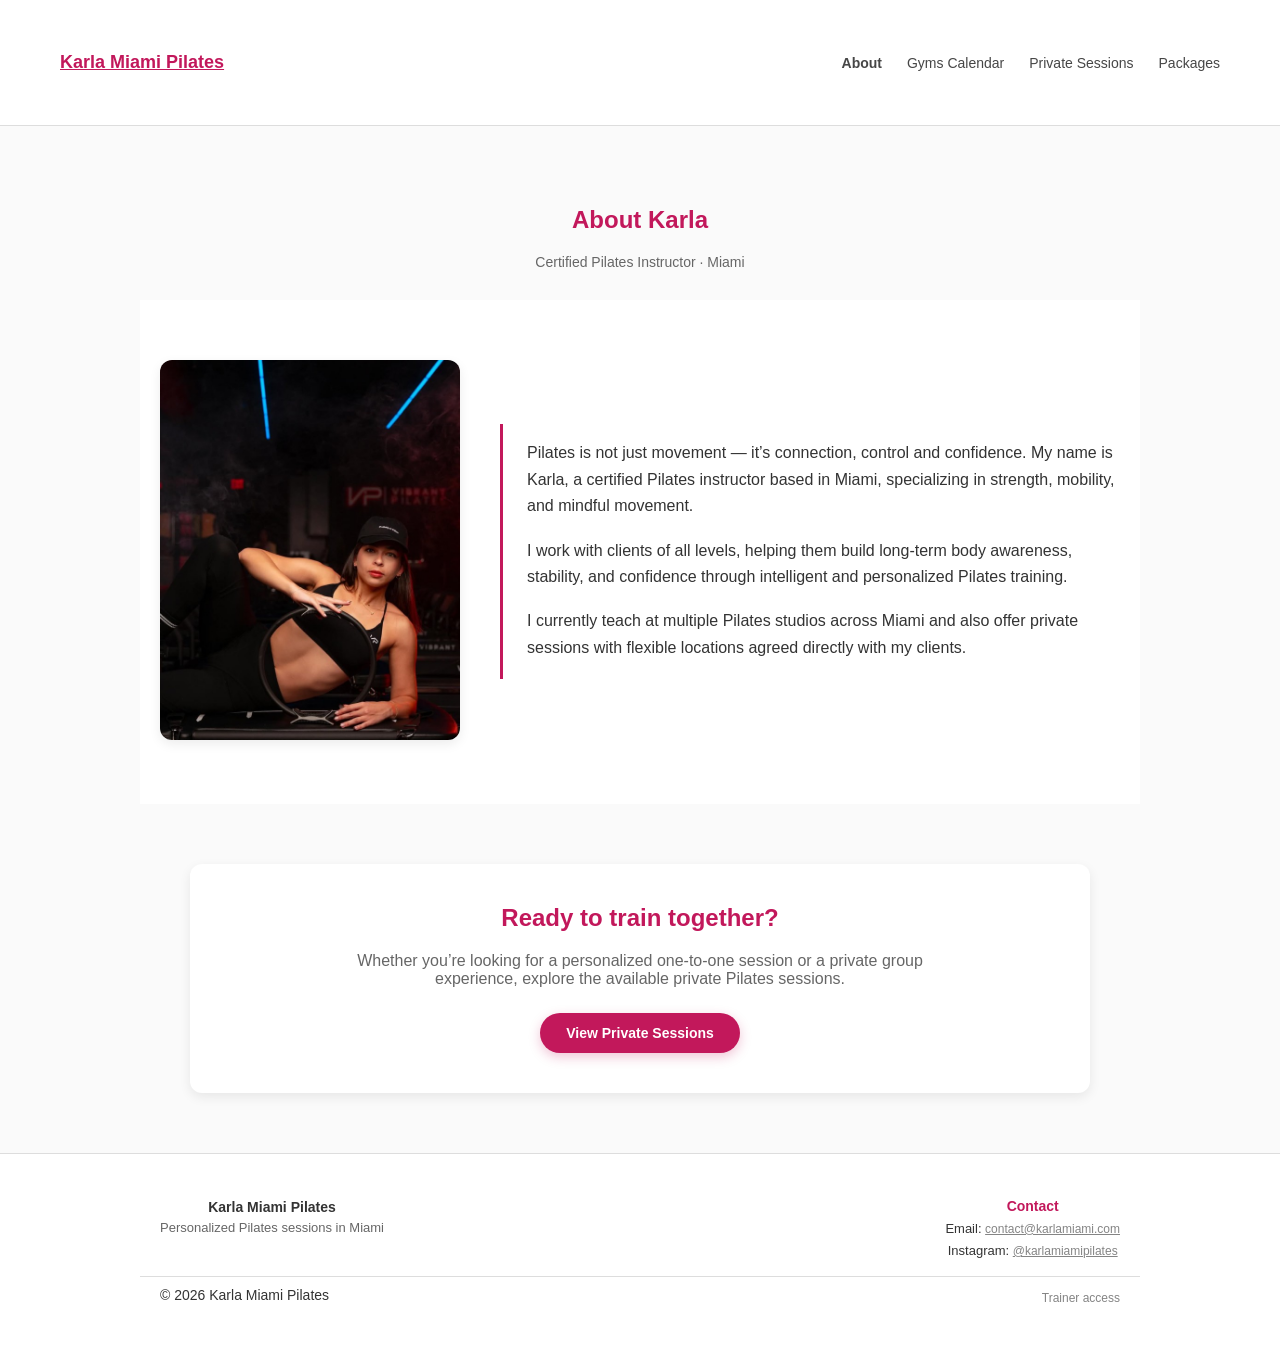
==== about.html @ 3d7fb5f0 "Cambios en el estilo del About" ====
<!DOCTYPE html>
<html lang="en">
<head>
  <meta charset="UTF-8">
  <meta name="viewport" content="width=device-width, initial-scale=1.0">
  <title>About | Karla Miami Pilates</title>

  <meta name="description"
        content="About Karla, certified Pilates instructor based in Miami offering studio and private sessions.">

  <link rel="stylesheet" href="css/styles.css">
</head>

<body class="internal-page">

  <!-- Header / Navigation -->
  <header class="main-header">
    <nav class="nav">
      <div class="nav-brand">
        <a href="index.html">Karla Miami Pilates</a>
      </div>
      <ul class="nav-menu">
        <li class="active"><a href="about.html">About</a></li>
        <li><a href="gyms-calendar.html">Gyms Calendar</a></li>
        <li><a href="private-sessions.html">Private Sessions</a></li>
        <li><a href="packages.html">Packages</a></li>
      </ul>
    </nav>
  </header>

  <!-- Main -->
  <main>

    <section class="page-intro">
      <h1>About Karla</h1>
      <p class="about-subtitle">Certified Pilates Instructor · Miami</p>
    </section>

    <section id="about">
      <div class="about-container">

        <div class="about-image">
          <img src="images/KarlaTrainer2.jpg"
               alt="Karla - Pilates Instructor in Miami"
               loading="lazy">
        </div>

        <div class="about-text">
          <p>
            Pilates is not just movement — it’s connection, control and confidence.
            My name is Karla, a certified Pilates instructor based in Miami,
            specializing in strength, mobility, and mindful movement.
          </p>
          <p>
            I work with clients of all levels, helping them build long-term body
            awareness, stability, and confidence through intelligent and
            personalized Pilates training.
          </p>
          <p>
            I currently teach at multiple Pilates studios across Miami and also
            offer private sessions with flexible locations agreed directly
            with my clients.
          </p>
        </div>

      </div>
    </section>

    <section class="cta-section">
      <h2>Ready to train together?</h2>
      <p>
        Whether you’re looking for a personalized one‑to‑one session or a private
        group experience, explore the available private Pilates sessions.
      </p>

      <a href="private-sessions.html" class="btn btn-primary">
        View Private Sessions
      </a>
    </section>
  </main>

  <!-- Footer -->
  <!-- Footer -->
  <footer class="site-footer">
    <div class="footer-content">

      <div class="footer-brand">
        <strong>Karla Miami Pilates</strong>
        <p>Personalized Pilates sessions in Miami</p>
      </div>

      <div class="footer-contact">
        <h4>Contact</h4>
        <p>
          Email:
          <a href="mailto:contact@karlamiami.com">contact@karlamiami.com</a>
        </p>
        <p>
          Instagram:
          <a href="https://instagram.com/karlamiamipilates" target="_blank" rel="noopener">
            @karlamiamipilates
          </a>
        </p>
      </div>

    </div>

    <div class="footer-bottom">
      <p>© 2026 Karla Miami Pilates</p>
      <nav>
        <a href="admin.html">Trainer access</a>
      </nav>
    </div>
  </footer>

</body>
</html>
---- css/styles.css ----
/* =========================================================
   🎨 CSS Variables — Brand Colors (Fuchsia-based palette)
   ========================================================= */
:root {
  --color-brand: #C2185B;       /* Fuchsia */
  --color-secondary: #5F7C77;   /* Sage */
  --color-bg: #FAFAFA;
  --color-white: #FFFFFF;
  --color-text: #333333;
  --color-muted: #666666;
  --color-border: #DDDDDD;

  --shadow-soft: 0 4px 12px rgba(0, 0, 0, 0.08);
  --shadow-brand: 0 4px 12px rgba(194, 24, 91, 0.25);
}

/* =========================================================
   🧱 Global base styles
   ========================================================= */
* {
  box-sizing: border-box;
  font-family: "Arial", sans-serif;
}

body {
  margin: 0;
  background: var(--color-bg);
  color: var(--color-text);
}

section {
  padding: 40px 20px;
  max-width: 1000px;
  margin: auto;
}

/* =========================================================
   🧘 Header
   ========================================================= */
header {
  text-align: center;
  padding: 40px 20px;
  background: var(--color-white);
  border-bottom: 1px solid var(--color-border);
}

header h1 {
  margin: 0;
  color: var(--color-brand);
}

/* =========================================================
   🧾 Footer
   ========================================================= */
footer {
  text-align: center;
  padding: 20px;
  background: var(--color-white);
  border-top: 1px solid var(--color-border);
}

footer p {
  margin: 0 0 6px;
  font-size: 14px;
}

footer a {
  font-size: 12px;
  opacity: 0.6;
  color: var(--color-text);
  text-decoration: none;
}

footer a:hover {
  opacity: 1;
}

/* =========================================================
   🧘‍♀️ About section
   ========================================================= */
#about {
  background: var(--color-white);
  padding: 60px 20px;
}

.about-container {
  max-width: 1000px;
  margin: auto;
  display: flex;
  align-items: center;
  gap: 40px;
}

.about-image img {
  width: 300px;
  height: 380px;
  object-fit: cover;
  border-radius: 12px;
  box-shadow: var(--shadow-soft);
}

.about-text {
  max-width: 700px;
  padding-left: 24px;
  border-left: 3px solid var(--color-brand);
  opacity: 0;
  transform: translateY(20px);
  animation: fadeUp 0.6s ease forwards;
}


.about-text h2 {
  color: var(--color-brand);
  margin-top: 0;
  margin-bottom: 12px;
  font-size: 28px;
}


.about-text p {
  line-height: 1.65;
  margin-bottom: 18px;
  color: var(--color-text);
}

.about-subtitle {
  font-size: 14px;
  color: var(--color-secondary);
  font-weight: 500;
  margin-top: -5px;
  margin-bottom: 24px;
}

@media (max-width: 768px) {
  .about-subtitle {
    text-align: center;
  }
}


/* =========================================================
   📅 Schedule table
   ========================================================= */
.table-wrapper {
  overflow-x: auto;
}

/* =========================================================
   📅 Shared schedule table styles
   ========================================================= */

.schedule-table {
  width: 100%;
  border-collapse: collapse;
  font-size: 14px;
  background: var(--color-white);
}

.schedule-table th,
.schedule-table td {
  padding: 10px 12px;
  text-align: center;
  border: 1px solid var(--color-border);
}

.schedule-table th {
  background: var(--color-bg);
  color: var(--color-secondary);
  font-weight: 600;
}

.schedule-table td.time {
  font-weight: 600;
  background: #F5F5F5;
  color: var(--color-muted);
}

.schedule-table td.empty {
  background: var(--color-bg);
}


/* Available slot */
td.slot {
  transition: transform 0.2s ease, box-shadow 0.2s ease;
  border-left: 4px solid var(--color-brand);
}

td.slot:hover {
  transform: scale(1.03);
  box-shadow: var(--shadow-brand);
}

td.slot a {
  text-decoration: none;
  font-weight: 600;
  color: var(--color-text);
  font-size: 13px;
}

td.slot a:hover {
  text-decoration: underline;
}

/* =========================================================
   🎨 Gym colors (keep as visual indicator)
   ========================================================= */
.gym-vibrant {
  background: #F7DCE6;
}

.gym-pure {
  background: #E7EFF7;
}

.gym-laira {
  background: #F3ECE4;
}

/* =========================================================
   🏷️ Legend
   ========================================================= */
.legend {
  margin-top: 40px;
}

.legend h3 {
  margin-bottom: 20px;
  color: var(--color-brand);
}

#legend {
  display: flex;
  flex-wrap: wrap;
  gap: 20px;
}

.legend-item {
  flex: 1 1 280px;
  padding: 15px;
  border-radius: 8px;
  background: var(--color-white);
  box-shadow: var(--shadow-soft);
  display: flex;
  flex-direction: column;
  gap: 5px;

  opacity: 0;
  transform: translateY(20px);
  animation: fadeUp 0.6s ease forwards;
}

.legend-item a {
  margin-top: 6px;
  font-size: 14px;
  font-weight: 600;
  color: var(--color-brand);
  text-decoration: underline;
}

.legend-item a:hover {
  text-decoration: none;
}

/* =========================================================
   ✨ Animations
   ========================================================= */
@keyframes fadeUp {
  to {
    opacity: 1;
    transform: translateY(0);
  }
}

/* =========================================================
   📱 Responsive
   ========================================================= */
@media (max-width: 768px) {
  .about-container {
    flex-direction: column;
    align-items: center;
    text-align: center;
  }

  .about-image img {
    width: 100%;
    max-width: 300px;
    height: auto;
  }

  .about-text {
    padding-left: 0;
    border-left: none;
    text-align: center;
  }

  #legend {
    flex-direction: column;
  }
}

/* =========================================================
   🏠 Home / Landing fullscreen
   ========================================================= */

body.home {
  height: 100vh;
  overflow: hidden;
}

/* Header + nav */
.main-header {
  position: absolute;
  top: 0;
  width: 100%;
  z-index: 10;
  background: transparent;
}

.nav {
  max-width: 1200px;
  margin: auto;
  padding: 12px 20px;
  display: flex;
  justify-content: space-between;
  align-items: center;
}

.nav-brand {
  color: var(--color-brand);
  font-weight: 600;
  font-size: 18px;
}

.nav-menu {
  list-style: none;
  display: flex;
  gap: 25px;
  margin: 0;
  padding: 0;
}

.nav-menu a {
  color: white;
  text-decoration: none;
  font-size: 14px;
  font-weight: 500;
  opacity: 0.9;
  transition: color 0.2s ease, opacity 0.2s ease;
}

.nav-menu li.active a {
  color: var(--color-brand);
  font-weight: 600;
}

.nav-menu a:hover {
  opacity: 1;
  color: var(--color-brand);
}

/* Hero section */
.hero {
  position: relative;
  height: 100vh;
  background:
    url("../images/karla-home.jpg") center top/cover no-repeat;
  display: flex;
  align-items: center;
  justify-content: center;
}

/* Dark overlay */
.hero-overlay {
  position: absolute;
  inset: 0;
  background: rgba(0, 0, 0, 0.35);
}

/* Hero content */
.hero-content {
  position: relative;
  text-align: center;
  color: white;
  max-width: 800px;
  padding: 20px;
  animation: fadeUp 0.8s ease forwards;
}

.hero-content h1 {
  font-size: 48px;
  margin-bottom: 10px;
  color: var(--color-brand);
}

.hero-content p {
  font-size: 18px;
  color: #f5f5f5;
}

/* Footer on home */
body.home footer {
  position: absolute;
  bottom: 0;
  width: 100%;
  background: transparent;
  color: white;
  border-top: none;
}

body.home footer p,
body.home footer a {
  color: white;
}

/* Responsive */
@media (max-width: 768px) {
  .nav {
    flex-direction: column;
    gap: 15px;
  }

  .nav-menu {
    flex-wrap: wrap;
    justify-content: center;
  }

  .hero-content h1 {
    font-size: 36px;
  }

  .hero-content p {
    font-size: 16px;
  }
}

/* =========================================================
   🚀 Hero CTAs
   ========================================================= */

.hero-actions {
  margin-top: 30px;
  display: flex;
  justify-content: center;
  gap: 20px;
  flex-wrap: wrap;
}

.btn {
  display: inline-block;
  padding: 12px 26px;
  font-size: 14px;
  font-weight: 600;
  text-decoration: none;
  border-radius: 30px;
  transition: all 0.25s ease;
}

/* Primary CTA */
.btn-primary {
  background: var(--color-brand);
  color: white;
  box-shadow: var(--shadow-brand);
}

.btn-primary:hover {
  transform: translateY(-2px);
  opacity: 0.95;
}

/* Secondary CTA */
.btn-secondary {
  background: transparent;
  color: white;
  border: 2px solid white;
}

.btn-secondary:hover {
  background: white;
  color: var(--color-brand);
}

/* Mobile tweaks */
@media (max-width: 768px) {
  .hero-actions {
    gap: 15px;
  }

  .btn {
    width: 100%;
    text-align: center;
    max-width: 280px;
  }
}

/* =========================================================
   🔒 Private Sessions
   ========================================================= */

.page-intro {
  max-width: 1000px;
  margin: auto;
  padding: 60px 20px 30px;
  text-align: center;
}

.page-intro h1 {
  color: var(--color-brand);
}

.page-intro p {
  max-width: 700px;
  margin: auto;
  color: var(--color-muted);
}

#private-calendar h2 {
  color: var(--color-secondary);
  margin-top: 0;
}

.note {
  font-size: 14px;
  color: var(--color-muted);
  margin-bottom: 20px;
}

/* Private available slot */
.private-slot {
  background: #FCE4EC;
  color: var(--color-brand);
  font-weight: 600;
}

/* =========================================================
   🧭 Header – internal pages
   ========================================================= */

body.internal-page .main-header {
  position: relative;
  background: var(--color-white);
  border-bottom: 1px solid var(--color-border);
}

body.internal-page .nav-menu a {
  color: var(--color-text);
}

body.internal-page .nav-menu a:hover {
  color: var(--color-brand);
}

body.internal-page .nav-brand a {
  color: var(--color-brand);
}

/* =========================================================
   📦 Packages
   ========================================================= */

.packages {
  display: grid;
  grid-template-columns: repeat(auto-fit, minmax(260px, 1fr));
  gap: 30px;
  max-width: 1000px;
  margin: auto;
  padding: 20px;
}

.package-card {
  background: var(--color-white);
  border-radius: 12px;
  padding: 25px;
  box-shadow: var(--shadow-soft);
  display: flex;
  flex-direction: column;
  justify-content: space-between;
}

.package-card h3 {
  margin-top: 0;
  color: var(--color-brand);
}

.package-card ul {
  padding-left: 18px;
  margin: 15px 0;
  color: var(--color-text);
}

.package-card li {
  margin-bottom: 6px;
  font-size: 14px;
}

.package-card .price {
  font-weight: 600;
  margin: 15px 0;
  color: var(--color-secondary);
}

/* =========================================================
   👉 CTA section (Private → Packages)
   ========================================================= */

.cta-section {
  margin: 60px auto;
  padding: 40px 20px;
  max-width: 900px;
  text-align: center;
  background: var(--color-white);
  border-radius: 12px;
  box-shadow: var(--shadow-soft);
}

.cta-section h2 {
  margin-top: 0;
  color: var(--color-brand);
}

.cta-section p {
  max-width: 600px;
  margin: 15px auto 25px;
  color: var(--color-muted);
}

/* Slightly softer CTA for inverse flow */
.cta-secondary {
  background: var(--color-bg);
  box-shadow: none;
}

/* =========================================================
   📩 Global Footer / Contact (compact)
   ========================================================= */

.site-footer {
  background: var(--color-white);
  border-top: 1px solid var(--color-border);
  margin-top: 50px; /* reduced vertical spacing */
}

/* Top footer content */
.footer-content {
  max-width: 1000px;
  margin: auto;
  padding: 24px 20px 12px; /* compact Y spacing */
  display: flex;
  justify-content: space-between;
  gap: 24px;
}

.footer-brand strong {
  font-size: 14px;
}

.footer-brand p {
  margin: 4px 0 0;
  font-size: 13px;
  color: var(--color-muted);
}

/* Contact block */
.footer-contact h4 {
  margin: 0 0 6px;
  font-size: 14px;
  color: var(--color-brand);
}

.footer-contact p {
  margin: 0 0 4px;
  font-size: 13px;
  line-height: 1.4;
}

.footer-contact a {
  color: var(--color-text);
  text-decoration: underline;
}

.footer-contact a:hover {
  color: var(--color-brand);
}

/* Bottom line */
.footer-bottom {
  max-width: 1000px;
  margin: auto;
  padding: 10px 20px 16px;
  display: flex;
  justify-content: space-between;
  align-items: center;
  border-top: 1px solid var(--color-border);
  font-size: 12px;
}

.footer-bottom a {
  opacity: 0.6;
  color: var(--color-text);
  text-decoration: none;
}

.footer-bottom a:hover {
  opacity: 1;
}

/* 📱 Responsive */
@media (max-width: 768px) {
  .footer-content {
    flex-direction: column;
    text-align: center;
    gap: 16px;
  }

  .footer-bottom {
    flex-direction: column;
    gap: 6px;
  }
}
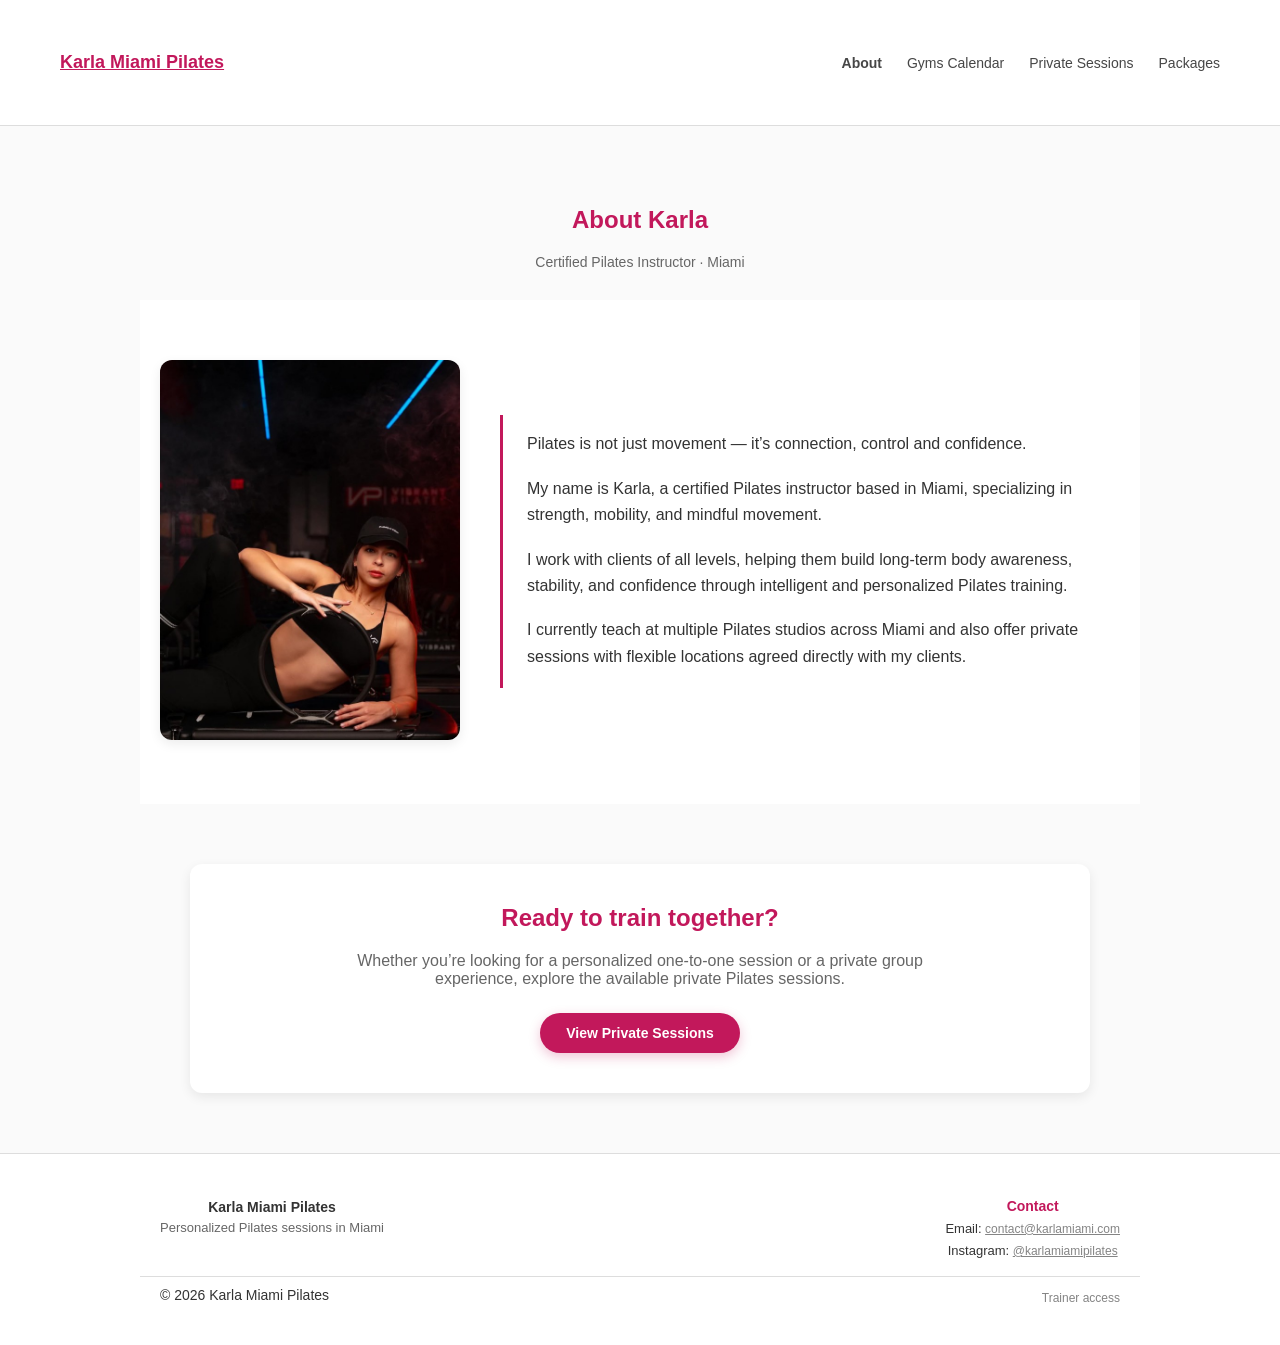
==== commit a1c6706c: "Incluyo párrafo inicial en el About" ====
--- a/about.html
+++ b/about.html
@@ -48,6 +48,8 @@
         <div class="about-text">
           <p>
             Pilates is not just movement — it’s connection, control and confidence.
+          </p>
+          <p>
             My name is Karla, a certified Pilates instructor based in Miami,
             specializing in strength, mobility, and mindful movement.
           </p>
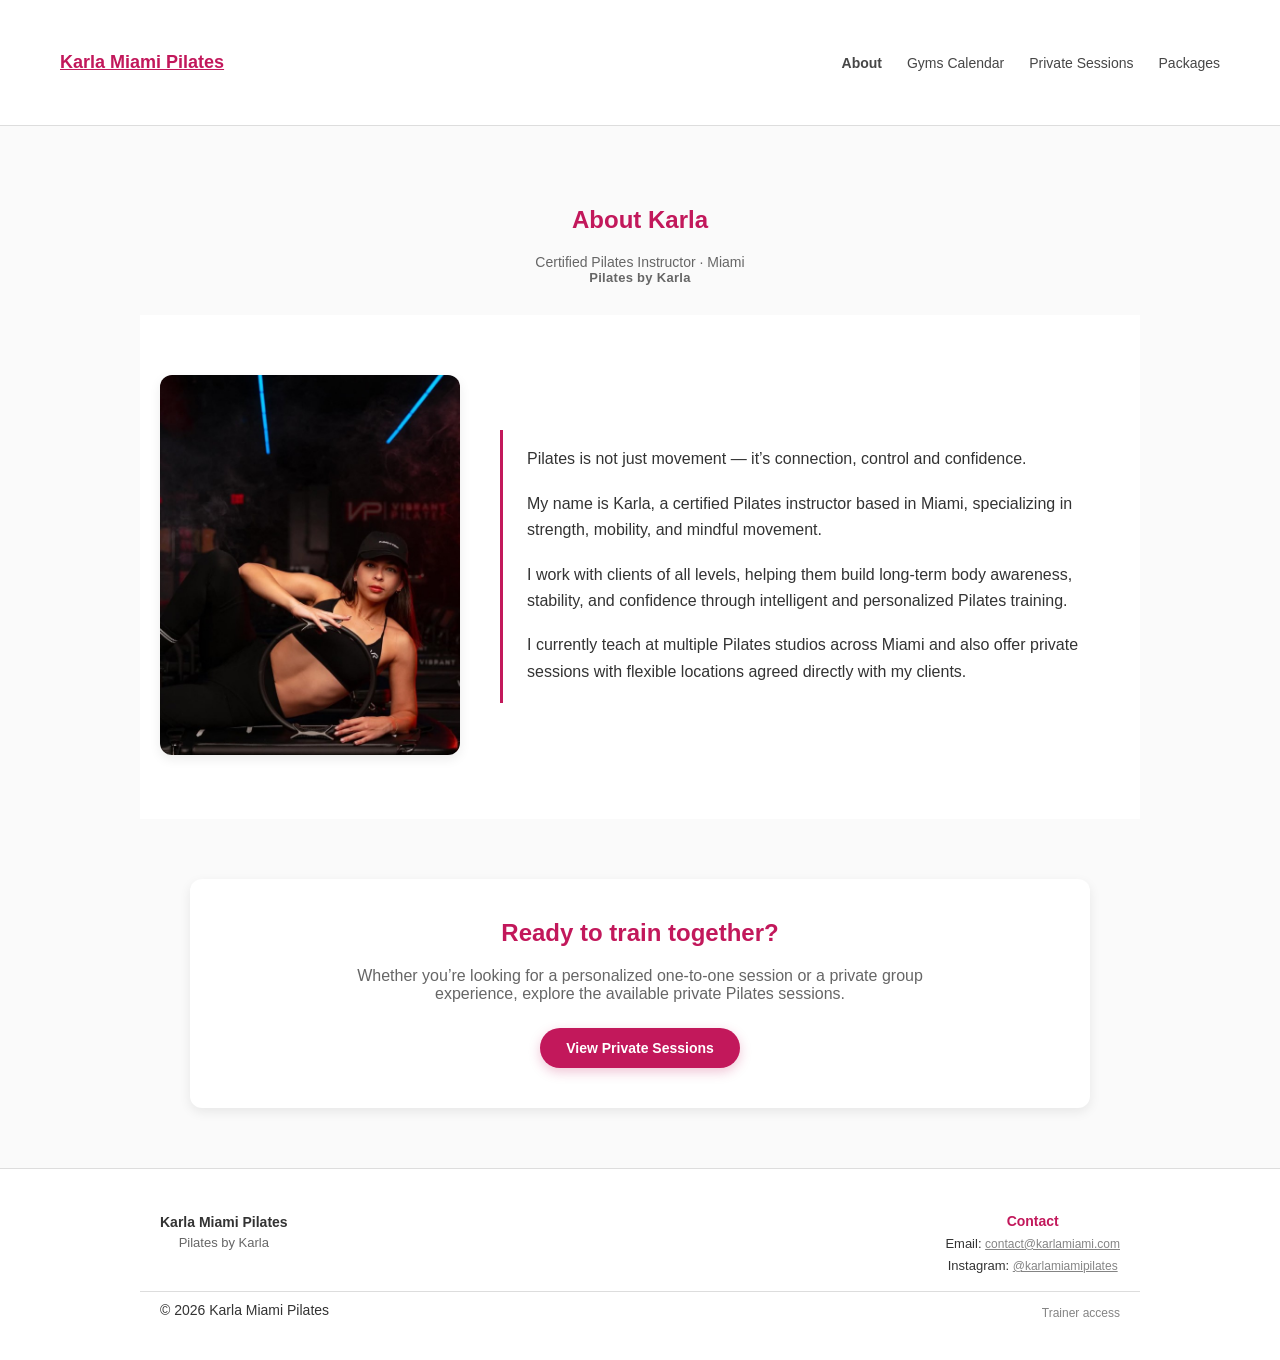
==== commit 0af00bc2: "Se agrega en el footer "Pilates by Karla"" ====
--- a/about.html
+++ b/about.html
@@ -34,6 +34,7 @@
     <section class="page-intro">
       <h1>About Karla</h1>
       <p class="about-subtitle">Certified Pilates Instructor · Miami</p>
+      <p class="about-signature">Pilates by Karla</p>
     </section>
 
     <section id="about">
@@ -88,7 +89,7 @@
 
       <div class="footer-brand">
         <strong>Karla Miami Pilates</strong>
-        <p>Personalized Pilates sessions in Miami</p>
+        <p class="footer-tagline">Pilates by Karla</p>
       </div>
 
       <div class="footer-contact">
--- a/css/styles.css
+++ b/css/styles.css
@@ -131,6 +131,14 @@
   margin-bottom: 24px;
 }
 
+.about-signature {
+  font-size: 13px;
+  font-weight: 600;
+  color: var(--color-brand);
+  margin-bottom: 20px;
+  letter-spacing: 0.3px;
+}
+
 @media (max-width: 768px) {
   .about-subtitle {
     text-align: center;
@@ -393,6 +401,13 @@
   color: var(--color-brand);
 }
 
+.hero-tagline {
+  font-size: 16px;
+  font-weight: 500;
+  margin-bottom: 8px;
+  color: var(--color-secondary);
+}
+
 .hero-content p {
   font-size: 18px;
   color: #f5f5f5;
@@ -704,6 +719,13 @@
   opacity: 1;
 }
 
+.footer-tagline {
+  font-size: 12px;
+  color: var(--color-muted);
+  margin-top: 4px;
+}
+
+
 /* 📱 Responsive */
 @media (max-width: 768px) {
   .footer-content {
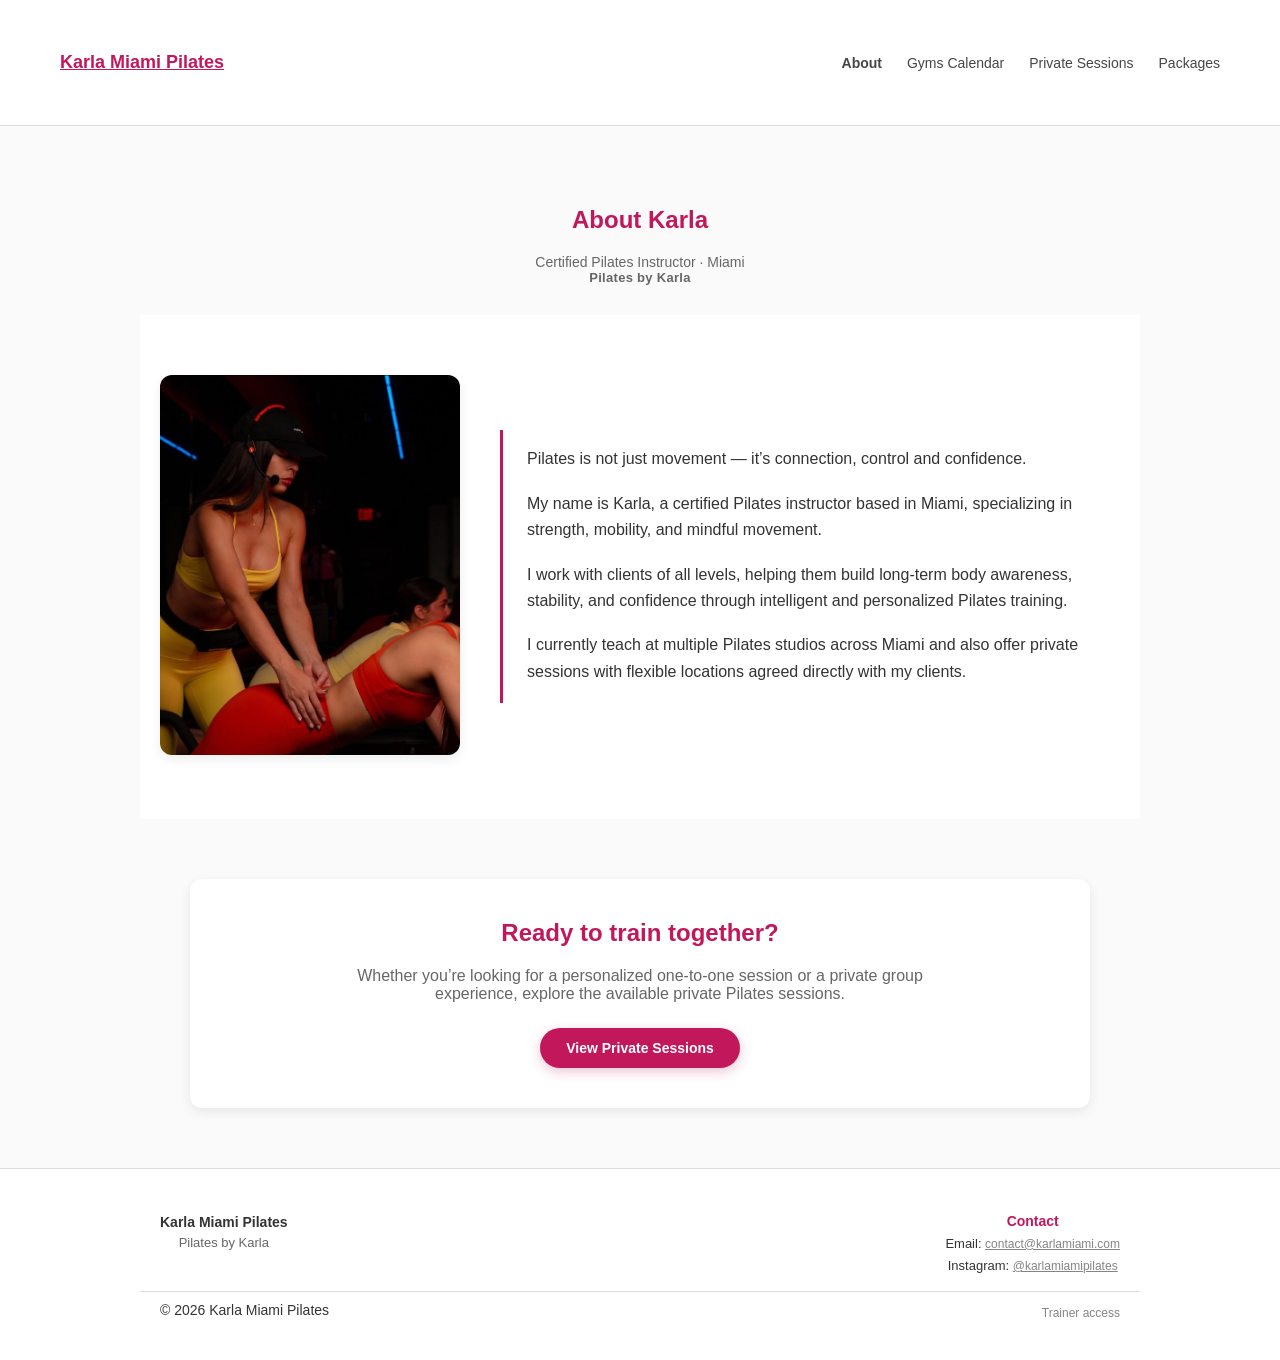
==== commit 9ab11d04: "Cambio de nombre en la imágenes y se cargan aleatoriamente en el About" ====
--- a/about.html
+++ b/about.html
@@ -41,9 +41,12 @@
       <div class="about-container">
 
         <div class="about-image">
-          <img src="images/KarlaTrainer2.jpg"
-               alt="Karla - Pilates Instructor in Miami"
-               loading="lazy">
+          <img
+            id="about-photo"
+            src="images/about-1.jpg"
+            alt="Karla - Pilates Instructor in Miami"
+            loading="lazy"
+          >
         </div>
 
         <div class="about-text">
@@ -83,7 +86,6 @@
   </main>
 
   <!-- Footer -->
-  <!-- Footer -->
   <footer class="site-footer">
     <div class="footer-content">
 
@@ -115,6 +117,7 @@
       </nav>
     </div>
   </footer>
-
+  
+  <script src="js/about.js"></script>
 </body>
 </html>
--- a/css/styles.css
+++ b/css/styles.css
@@ -739,3 +739,28 @@
     gap: 6px;
   }
 }
+
+@media (max-width: 768px) {
+  body.home {
+    overflow: auto;
+  }
+
+  body.home main.hero {
+    height: auto;
+    min-height: 100vh;
+    padding-bottom: 160px; /* espacio para botones + respiración */
+  }
+
+  body.home footer {
+    position: relative;
+    bottom: auto;
+    background: var(--color-white);
+    color: var(--color-text);
+  }
+
+  body.home footer a,
+  body.home footer p {
+    color: var(--color-text);
+  }
+}
+
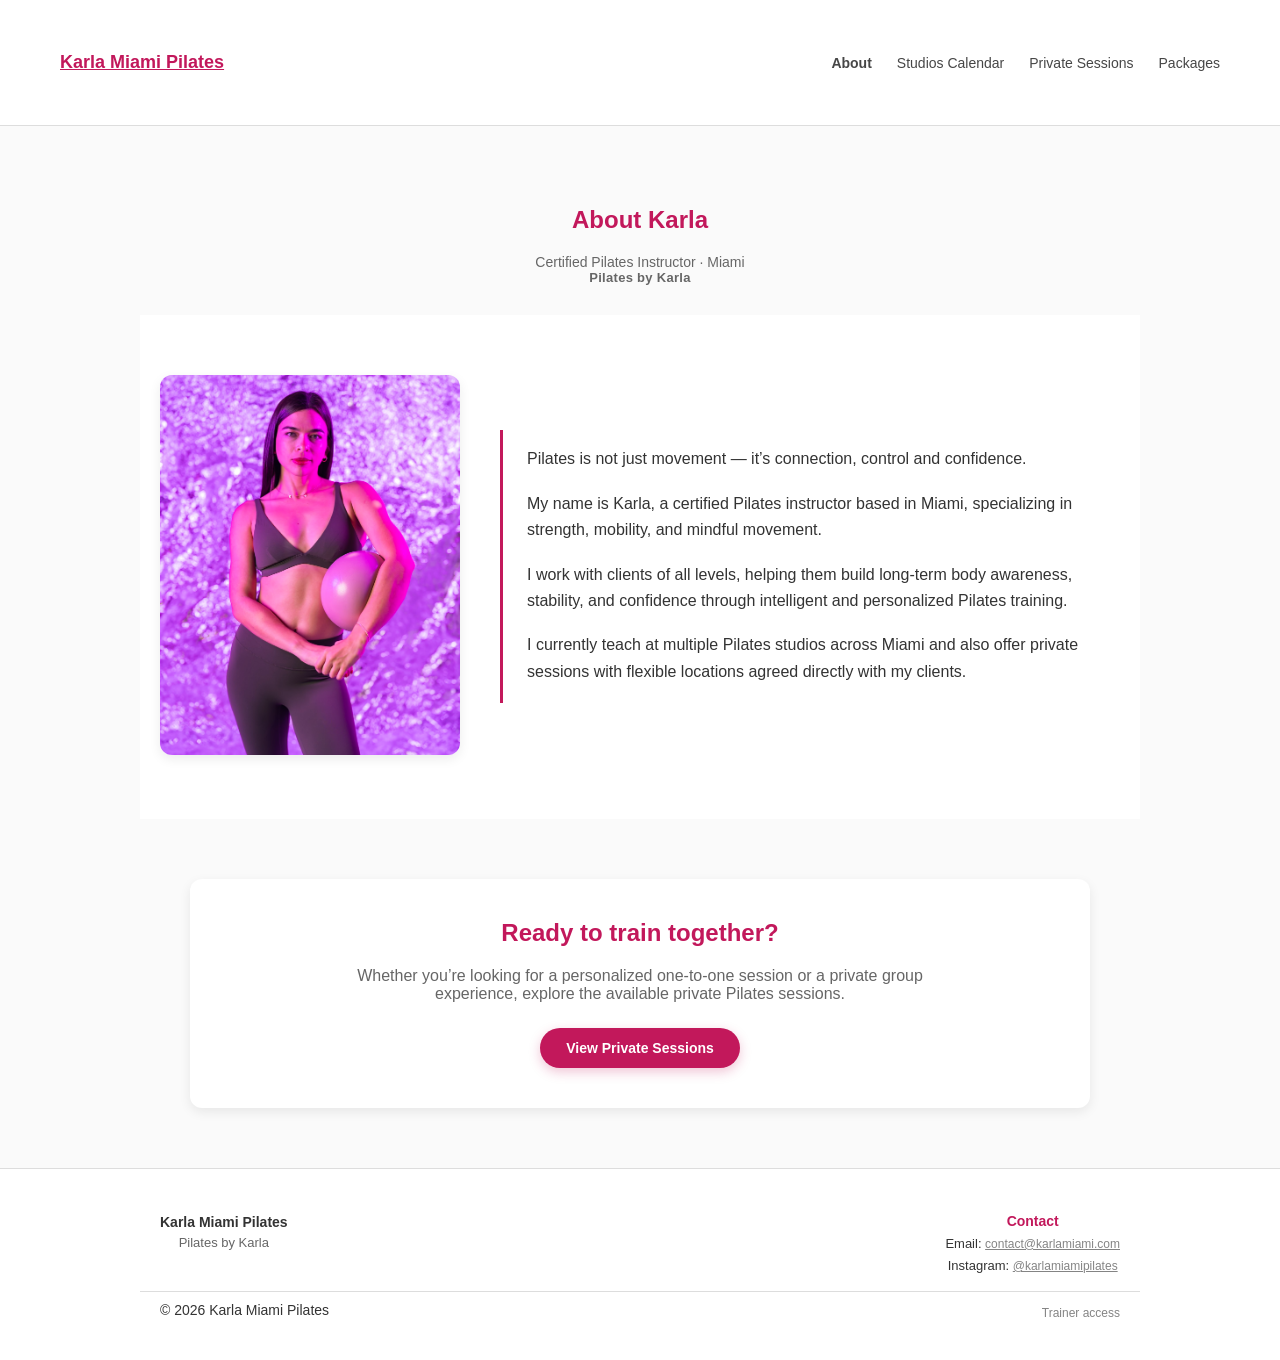
==== commit 6b4f8260: "Update navigation and labels to use 'Studios' instead of 'Gyms'" ====
--- a/about.html
+++ b/about.html
@@ -21,7 +21,7 @@
       </div>
       <ul class="nav-menu">
         <li class="active"><a href="about.html">About</a></li>
-        <li><a href="gyms-calendar.html">Gyms Calendar</a></li>
+        <li><a href="gyms-calendar.html">Studios Calendar</a></li>
         <li><a href="private-sessions.html">Private Sessions</a></li>
         <li><a href="packages.html">Packages</a></li>
       </ul>
--- a/css/styles.css
+++ b/css/styles.css
@@ -4,7 +4,7 @@
 :root {
   --color-brand: #C2185B;       /* Fuchsia */
   --color-secondary: #5F7C77;   /* Sage */
-  --color-bg: #FAFAFA;
+  --color-bg: #FAFAFA; /*#FCE4EC;*/        /* Light pink */
   --color-white: #FFFFFF;
   --color-text: #333333;
   --color-muted: #666666;
@@ -218,7 +218,8 @@
 }
 
 .gym-pure {
-  background: #E7EFF7;
+  background: #E8EDE7;
+  border-left-color: #6B7C65 !important;
 }
 
 .gym-laira {
@@ -247,7 +248,6 @@
   flex: 1 1 280px;
   padding: 15px;
   border-radius: 8px;
-  background: var(--color-white);
   box-shadow: var(--shadow-soft);
   display: flex;
   flex-direction: column;
@@ -372,7 +372,10 @@
   position: relative;
   height: 100vh;
   background:
-    url("../images/karla-home.jpg") center top/cover no-repeat;
+    image-set(
+      url("../images/karla-home.webp") type("image/webp"),
+      url("../images/karla-home.jpg")  type("image/jpeg")
+    ) center top/cover no-repeat;
   display: flex;
   align-items: center;
   justify-content: center;
@@ -645,6 +648,16 @@
   box-shadow: none;
 }
 
+.cta-secondary .btn-secondary {
+  color: var(--color-brand);
+  border-color: var(--color-brand);
+}
+
+.cta-secondary .btn-secondary:hover {
+  background: var(--color-brand);
+  color: white;
+}
+
 /* =========================================================
    📩 Global Footer / Contact (compact)
    ========================================================= */
@@ -764,3 +777,17 @@
   }
 }
 
+/* =========================================================
+   📆 Table header day + date
+   ========================================================= */
+
+.day-name {
+  font-weight: 600;
+  color: var(--color-secondary);
+}
+
+.day-date {
+  font-size: 12px;
+  color: var(--color-muted);
+  margin-top: 2px;
+}
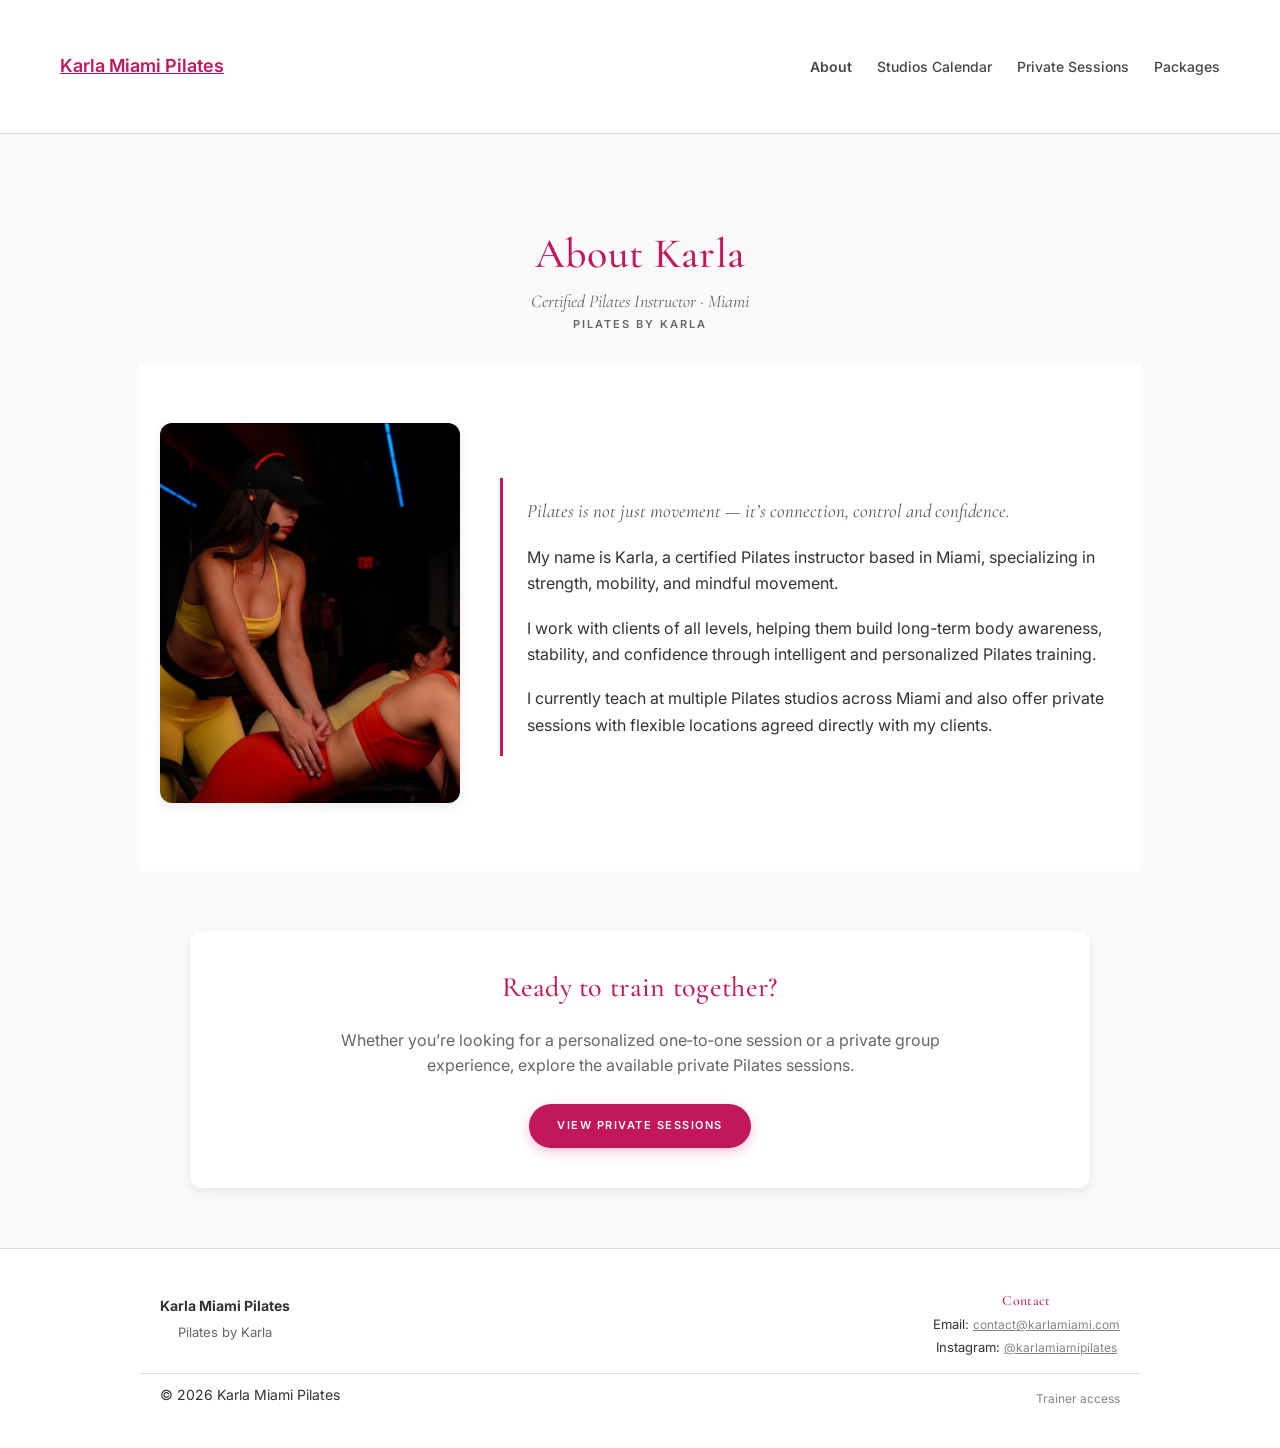
==== commit b080919e: "Add Google Fonts for improved typography across pages" ====
--- a/about.html
+++ b/about.html
@@ -8,6 +8,9 @@
   <meta name="description"
         content="About Karla, certified Pilates instructor based in Miami offering studio and private sessions.">
 
+  <link rel="preconnect" href="https://fonts.googleapis.com">
+  <link rel="preconnect" href="https://fonts.gstatic.com" crossorigin>
+  <link href="https://fonts.googleapis.com/css2?family=Cormorant+Garamond:ital,wght@0,400;0,500;0,600;0,700;1,400;1,500&family=Inter:wght@400;500;600;700&display=swap" rel="stylesheet">
   <link rel="stylesheet" href="css/styles.css">
 </head>
 
--- a/css/styles.css
+++ b/css/styles.css
@@ -9,6 +9,8 @@
   --color-text: #333333;
   --color-muted: #666666;
   --color-border: #DDDDDD;
+  --font-sans: 'Inter', -apple-system, BlinkMacSystemFont, sans-serif;
+  --font-serif: 'Cormorant Garamond', 'Times New Roman', serif;
 
   --shadow-soft: 0 4px 12px rgba(0, 0, 0, 0.08);
   --shadow-brand: 0 4px 12px rgba(194, 24, 91, 0.25);
@@ -19,13 +21,24 @@
    ========================================================= */
 * {
   box-sizing: border-box;
-  font-family: "Arial", sans-serif;
 }
 
 body {
   margin: 0;
   background: var(--color-bg);
   color: var(--color-text);
+  font-family: var(--font-sans);
+  font-size: 16px;
+  line-height: 1.6;
+  -webkit-font-smoothing: antialiased;
+  -moz-osx-font-smoothing: grayscale;
+}
+
+h1, h2, h3, h4 {
+  font-family: var(--font-serif);
+  font-weight: 500;
+  letter-spacing: 0.3px;
+  line-height: 1.2;
 }
 
 section {
@@ -111,9 +124,17 @@
 
 .about-text h2 {
   color: var(--color-brand);
+  font-size: 32px;
   margin-top: 0;
-  margin-bottom: 12px;
-  font-size: 28px;
+  margin-bottom: 14px;
+}
+
+.about-text p:first-of-type {
+  font-family: var(--font-serif);
+  font-style: italic;
+  font-size: 19px;
+  line-height: 1.5;
+  color: #555;
 }
 
 
@@ -124,19 +145,22 @@
 }
 
 .about-subtitle {
-  font-size: 14px;
+  font-family: var(--font-serif);
+  font-style: italic;
+  font-size: 18px;
+  font-weight: 400;
   color: var(--color-secondary);
-  font-weight: 500;
-  margin-top: -5px;
+  margin-top: -2px;
   margin-bottom: 24px;
 }
 
 .about-signature {
-  font-size: 13px;
-  font-weight: 600;
+  font-size: 11px;
+  font-weight: 600;
+  letter-spacing: 2px;
+  text-transform: uppercase;
   color: var(--color-brand);
   margin-bottom: 20px;
-  letter-spacing: 0.3px;
 }
 
 @media (max-width: 768px) {
@@ -234,8 +258,9 @@
 }
 
 .legend h3 {
+  color: var(--color-brand);
+  font-size: 24px;
   margin-bottom: 20px;
-  color: var(--color-brand);
 }
 
 #legend {
@@ -399,21 +424,30 @@
 }
 
 .hero-content h1 {
-  font-size: 48px;
+  font-family: var(--font-serif);
+  font-size: 56px;
+  font-weight: 500;
+  letter-spacing: 0.5px;
   margin-bottom: 10px;
-  color: var(--color-brand);
+  color: #fff;
 }
 
 .hero-tagline {
-  font-size: 16px;
-  font-weight: 500;
-  margin-bottom: 8px;
-  color: var(--color-secondary);
+  font-family: var(--font-serif);
+  font-style: italic;
+  font-size: 20px;
+  font-weight: 400;
+  color: #F8BBD0;
+  margin-bottom: 10px;
 }
 
 .hero-content p {
-  font-size: 18px;
+  font-size: 13px;
+  letter-spacing: 2px;
+  text-transform: uppercase;
+  font-weight: 400;
   color: #f5f5f5;
+  opacity: 0.9;
 }
 
 /* Footer on home */
@@ -444,11 +478,11 @@
   }
 
   .hero-content h1 {
-    font-size: 36px;
+    font-size: 40px;
   }
 
   .hero-content p {
-    font-size: 16px;
+    font-size: 12px;
   }
 }
 
@@ -466,9 +500,11 @@
 
 .btn {
   display: inline-block;
-  padding: 12px 26px;
-  font-size: 14px;
-  font-weight: 600;
+  padding: 13px 28px;
+  font-size: 11px;
+  font-weight: 600;
+  letter-spacing: 1.5px;
+  text-transform: uppercase;
   text-decoration: none;
   border-radius: 30px;
   transition: all 0.25s ease;
@@ -524,6 +560,8 @@
 
 .page-intro h1 {
   color: var(--color-brand);
+  font-size: 42px;
+  margin-bottom: 8px;
 }
 
 .page-intro p {
@@ -598,6 +636,7 @@
 .package-card h3 {
   margin-top: 0;
   color: var(--color-brand);
+  font-size: 22px;
 }
 
 .package-card ul {
@@ -632,8 +671,9 @@
 }
 
 .cta-section h2 {
+  color: var(--color-brand);
+  font-size: 28px;
   margin-top: 0;
-  color: var(--color-brand);
 }
 
 .cta-section p {
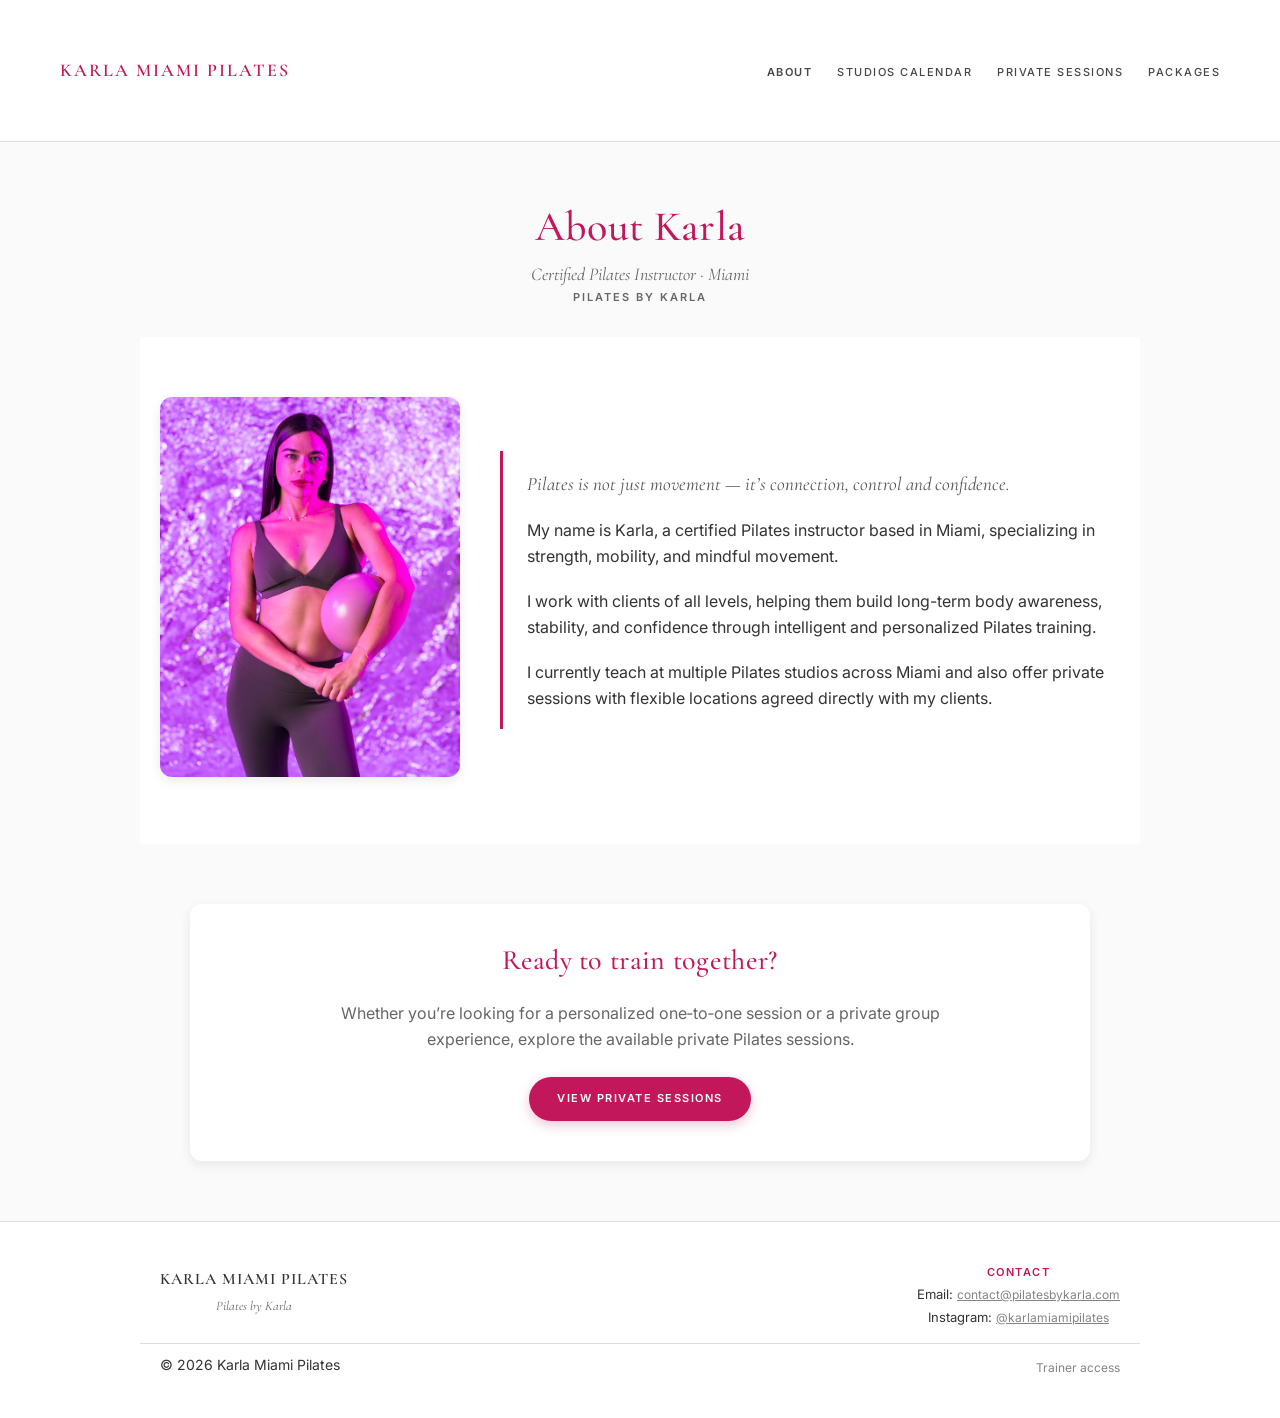
==== commit f8986067: "Actualizar dirección de correo electrónico de contacto a pilatesbykarla.com en varias páginas" ====
--- a/about.html
+++ b/about.html
@@ -101,7 +101,7 @@
         <h4>Contact</h4>
         <p>
           Email:
-          <a href="mailto:contact@karlamiami.com">contact@karlamiami.com</a>
+          <a href="mailto:contact@pilatesbykarla.com">contact@pilatesbykarla.com</a>
         </p>
         <p>
           Instagram:
--- a/css/styles.css
+++ b/css/styles.css
@@ -1,19 +1,21 @@
 /* =========================================================
-   🎨 CSS Variables — Brand Colors (Fuchsia-based palette)
+   🎨 CSS Variables — Brand Colors & Typography
    ========================================================= */
 :root {
   --color-brand: #C2185B;       /* Fuchsia */
   --color-secondary: #5F7C77;   /* Sage */
-  --color-bg: #FAFAFA; /*#FCE4EC;*/        /* Light pink */
+  --color-bg: #FAFAFA;
   --color-white: #FFFFFF;
   --color-text: #333333;
   --color-muted: #666666;
   --color-border: #DDDDDD;
-  --font-sans: 'Inter', -apple-system, BlinkMacSystemFont, sans-serif;
-  --font-serif: 'Cormorant Garamond', 'Times New Roman', serif;
 
   --shadow-soft: 0 4px 12px rgba(0, 0, 0, 0.08);
   --shadow-brand: 0 4px 12px rgba(194, 24, 91, 0.25);
+
+  /* Typography */
+  --font-sans: 'Inter', -apple-system, BlinkMacSystemFont, 'Segoe UI', sans-serif;
+  --font-serif: 'Cormorant Garamond', 'Times New Roman', serif;
 }
 
 /* =========================================================
@@ -39,6 +41,7 @@
   font-weight: 500;
   letter-spacing: 0.3px;
   line-height: 1.2;
+  margin-top: 0;
 }
 
 section {
@@ -121,7 +124,6 @@
   animation: fadeUp 0.6s ease forwards;
 }
 
-
 .about-text h2 {
   color: var(--color-brand);
   font-size: 32px;
@@ -129,19 +131,19 @@
   margin-bottom: 14px;
 }
 
+.about-text p {
+  line-height: 1.65;
+  margin-bottom: 18px;
+  color: var(--color-text);
+}
+
+/* Primera frase en itálica — efecto editorial */
 .about-text p:first-of-type {
   font-family: var(--font-serif);
   font-style: italic;
   font-size: 19px;
   line-height: 1.5;
   color: #555;
-}
-
-
-.about-text p {
-  line-height: 1.65;
-  margin-bottom: 18px;
-  color: var(--color-text);
 }
 
 .about-subtitle {
@@ -157,10 +159,10 @@
 .about-signature {
   font-size: 11px;
   font-weight: 600;
+  color: var(--color-brand);
+  margin-bottom: 20px;
   letter-spacing: 2px;
   text-transform: uppercase;
-  color: var(--color-brand);
-  margin-bottom: 20px;
 }
 
 @media (max-width: 768px) {
@@ -169,17 +171,12 @@
   }
 }
 
-
 /* =========================================================
    📅 Schedule table
    ========================================================= */
 .table-wrapper {
   overflow-x: auto;
 }
-
-/* =========================================================
-   📅 Shared schedule table styles
-   ========================================================= */
 
 .schedule-table {
   width: 100%;
@@ -199,6 +196,10 @@
   background: var(--color-bg);
   color: var(--color-secondary);
   font-weight: 600;
+  font-family: var(--font-sans);
+  font-size: 12px;
+  letter-spacing: 1px;
+  text-transform: uppercase;
 }
 
 .schedule-table td.time {
@@ -210,7 +211,6 @@
 .schedule-table td.empty {
   background: var(--color-bg);
 }
-
 
 /* Available slot */
 td.slot {
@@ -235,7 +235,7 @@
 }
 
 /* =========================================================
-   🎨 Gym colors (keep as visual indicator)
+   🎨 Gym colors (visual indicator)
    ========================================================= */
 .gym-vibrant {
   background: #F7DCE6;
@@ -258,9 +258,9 @@
 }
 
 .legend h3 {
+  margin-bottom: 20px;
   color: var(--color-brand);
   font-size: 24px;
-  margin-bottom: 20px;
 }
 
 #legend {
@@ -306,7 +306,7 @@
 }
 
 /* =========================================================
-   📱 Responsive
+   📱 Responsive base
    ========================================================= */
 @media (max-width: 768px) {
   .about-container {
@@ -335,7 +335,6 @@
 /* =========================================================
    🏠 Home / Landing fullscreen
    ========================================================= */
-
 body.home {
   height: 100vh;
   overflow: hidden;
@@ -353,16 +352,21 @@
 .nav {
   max-width: 1200px;
   margin: auto;
-  padding: 12px 20px;
+  padding: 16px 20px;
   display: flex;
   justify-content: space-between;
   align-items: center;
 }
 
-.nav-brand {
-  color: var(--color-brand);
+.nav-brand,
+.nav-brand a {
+  font-family: var(--font-serif);
   font-weight: 600;
   font-size: 18px;
+  letter-spacing: 2px;
+  text-transform: uppercase;
+  color: #fff;
+  text-decoration: none;
 }
 
 .nav-menu {
@@ -376,8 +380,10 @@
 .nav-menu a {
   color: white;
   text-decoration: none;
-  font-size: 14px;
+  font-size: 11px;
   font-weight: 500;
+  letter-spacing: 1.5px;
+  text-transform: uppercase;
   opacity: 0.9;
   transition: color 0.2s ease, opacity 0.2s ease;
 }
@@ -410,7 +416,7 @@
 .hero-overlay {
   position: absolute;
   inset: 0;
-  background: rgba(0, 0, 0, 0.35);
+  background: rgba(0, 0, 0, 0.42);
 }
 
 /* Hero content */
@@ -438,12 +444,12 @@
   font-size: 20px;
   font-weight: 400;
   color: #F8BBD0;
-  margin-bottom: 10px;
+  margin-bottom: 12px;
 }
 
 .hero-content p {
-  font-size: 13px;
-  letter-spacing: 2px;
+  font-size: 12px;
+  letter-spacing: 2.5px;
   text-transform: uppercase;
   font-weight: 400;
   color: #f5f5f5;
@@ -465,7 +471,7 @@
   color: white;
 }
 
-/* Responsive */
+/* Responsive home */
 @media (max-width: 768px) {
   .nav {
     flex-direction: column;
@@ -481,15 +487,18 @@
     font-size: 40px;
   }
 
+  .hero-tagline {
+    font-size: 17px;
+  }
+
   .hero-content p {
-    font-size: 12px;
+    font-size: 11px;
   }
 }
 
 /* =========================================================
    🚀 Hero CTAs
    ========================================================= */
-
 .hero-actions {
   margin-top: 30px;
   display: flex;
@@ -548,9 +557,8 @@
 }
 
 /* =========================================================
-   🔒 Private Sessions
-   ========================================================= */
-
+   🔒 Private Sessions & page intros
+   ========================================================= */
 .page-intro {
   max-width: 1000px;
   margin: auto;
@@ -573,6 +581,7 @@
 #private-calendar h2 {
   color: var(--color-secondary);
   margin-top: 0;
+  font-size: 26px;
 }
 
 .note {
@@ -591,7 +600,6 @@
 /* =========================================================
    🧭 Header – internal pages
    ========================================================= */
-
 body.internal-page .main-header {
   position: relative;
   background: var(--color-white);
@@ -613,7 +621,6 @@
 /* =========================================================
    📦 Packages
    ========================================================= */
-
 .packages {
   display: grid;
   grid-template-columns: repeat(auto-fit, minmax(260px, 1fr));
@@ -654,12 +661,13 @@
   font-weight: 600;
   margin: 15px 0;
   color: var(--color-secondary);
-}
-
-/* =========================================================
-   👉 CTA section (Private → Packages)
-   ========================================================= */
-
+  font-size: 15px;
+  letter-spacing: 0.5px;
+}
+
+/* =========================================================
+   👉 CTA section
+   ========================================================= */
 .cta-section {
   margin: 60px auto;
   padding: 40px 20px;
@@ -671,9 +679,9 @@
 }
 
 .cta-section h2 {
+  margin-top: 0;
   color: var(--color-brand);
   font-size: 28px;
-  margin-top: 0;
 }
 
 .cta-section p {
@@ -701,25 +709,27 @@
 /* =========================================================
    📩 Global Footer / Contact (compact)
    ========================================================= */
-
 .site-footer {
   background: var(--color-white);
   border-top: 1px solid var(--color-border);
-  margin-top: 50px; /* reduced vertical spacing */
-}
-
-/* Top footer content */
+  margin-top: 50px;
+}
+
 .footer-content {
   max-width: 1000px;
   margin: auto;
-  padding: 24px 20px 12px; /* compact Y spacing */
+  padding: 24px 20px 12px;
   display: flex;
   justify-content: space-between;
   gap: 24px;
 }
 
 .footer-brand strong {
-  font-size: 14px;
+  font-family: var(--font-serif);
+  font-size: 16px;
+  font-weight: 600;
+  letter-spacing: 1px;
+  text-transform: uppercase;
 }
 
 .footer-brand p {
@@ -731,8 +741,12 @@
 /* Contact block */
 .footer-contact h4 {
   margin: 0 0 6px;
-  font-size: 14px;
-  color: var(--color-brand);
+  font-size: 11px;
+  letter-spacing: 1.5px;
+  text-transform: uppercase;
+  color: var(--color-brand);
+  font-family: var(--font-sans);
+  font-weight: 600;
 }
 
 .footer-contact p {
@@ -776,10 +790,11 @@
   font-size: 12px;
   color: var(--color-muted);
   margin-top: 4px;
-}
-
-
-/* 📱 Responsive */
+  font-style: italic;
+  font-family: var(--font-serif);
+}
+
+/* 📱 Responsive footer */
 @media (max-width: 768px) {
   .footer-content {
     flex-direction: column;
@@ -801,7 +816,7 @@
   body.home main.hero {
     height: auto;
     min-height: 100vh;
-    padding-bottom: 160px; /* espacio para botones + respiración */
+    padding-bottom: 160px;
   }
 
   body.home footer {
@@ -820,14 +835,167 @@
 /* =========================================================
    📆 Table header day + date
    ========================================================= */
-
 .day-name {
   font-weight: 600;
   color: var(--color-secondary);
+  font-family: var(--font-sans);
+  font-size: 12px;
+  letter-spacing: 1px;
+  text-transform: uppercase;
 }
 
 .day-date {
   font-size: 12px;
   color: var(--color-muted);
   margin-top: 2px;
-}
+  letter-spacing: 0;
+  text-transform: none;
+  font-weight: 400;
+}
+
+
+/* =========================
+   MODAL OVERLAY
+========================= */
+.modal-overlay {
+  position: fixed;
+  inset: 0;
+  background: rgba(0, 0, 0, 0.55);
+  display: none;
+  align-items: center;
+  justify-content: center;
+  z-index: 1000;
+}
+
+/* =========================
+   MODAL CARD
+========================= */
+.modal-card {
+  background: #ffffff;
+  width: 90%;
+  max-width: 420px;
+  border-radius: 16px;
+  padding: 32px 28px;
+  position: relative;
+  box-shadow: 0 20px 40px rgba(0, 0, 0, 0.2);
+  animation: modalFadeIn 0.25s ease;
+}
+
+@keyframes modalFadeIn {
+  from { opacity: 0; transform: translateY(10px); }
+  to   { opacity: 1; transform: translateY(0); }
+}
+
+/* Close button */
+.modal-close {
+  position: absolute;
+  top: 16px;
+  right: 18px;
+  background: none;
+  border: none;
+  font-size: 1.8rem;
+  cursor: pointer;
+  color: #999;
+}
+
+.modal-close:hover {
+  color: #000;
+}
+
+/* Titles */
+.modal-title {
+  font-family: "Cormorant Garamond", serif;
+  font-size: 1.8rem;
+  margin-bottom: 4px;
+}
+
+.modal-subtitle {
+  font-size: 0.95rem;
+  color: #666;
+  margin-bottom: 24px;
+}
+
+/* =========================
+   FORM STYLES
+========================= */
+.contact-form {
+  display: flex;
+  flex-direction: column;
+  gap: 18px;
+}
+
+.form-group {
+  display: flex;
+  flex-direction: column;
+}
+
+.form-group label {
+  font-size: 0.75rem;
+  letter-spacing: 0.08em;
+  text-transform: uppercase;
+  margin-bottom: 6px;
+  color: #666;
+}
+
+.contact-form input,
+.contact-form textarea {
+  font-family: "Inter", sans-serif;
+  font-size: 0.95rem;
+  padding: 12px 14px;
+  border-radius: 8px;
+  border: 1px solid #ddd;
+  background: #fafafa;
+  transition: border-color 0.2s, box-shadow 0.2s;
+}
+
+.contact-form textarea {
+  resize: vertical;
+  max-width: 100%;
+}
+
+.contact-form input:focus,
+.contact-form textarea:focus {
+  outline: none;
+  border-color: #c9a44c;
+  box-shadow: 0 0 0 2px rgba(201, 164, 76, 0.2);
+  background: #fff;
+}
+
+/* =========================
+   SUBMIT BUTTON + SPINNER
+========================= */
+.btn-submit {
+  margin-top: 8px;
+  display: inline-flex;
+  align-items: center;
+  justify-content: center;
+  gap: 10px;
+}
+
+.spinner {
+  display: none;
+  width: 16px;
+  height: 16px;
+  border: 2px solid #fff;
+  border-top-color: transparent;
+  border-radius: 50%;
+  animation: spin 0.8s linear infinite;
+}
+
+@keyframes spin {
+  to { transform: rotate(360deg); }
+}
+
+.btn.loading .btn-text {
+  display: none;
+}
+
+.btn.loading .spinner {
+  display: inline-block;
+}
+
+/* Status */
+.form-status {
+  font-size: 0.9rem;
+  margin-top: 8px;
+}
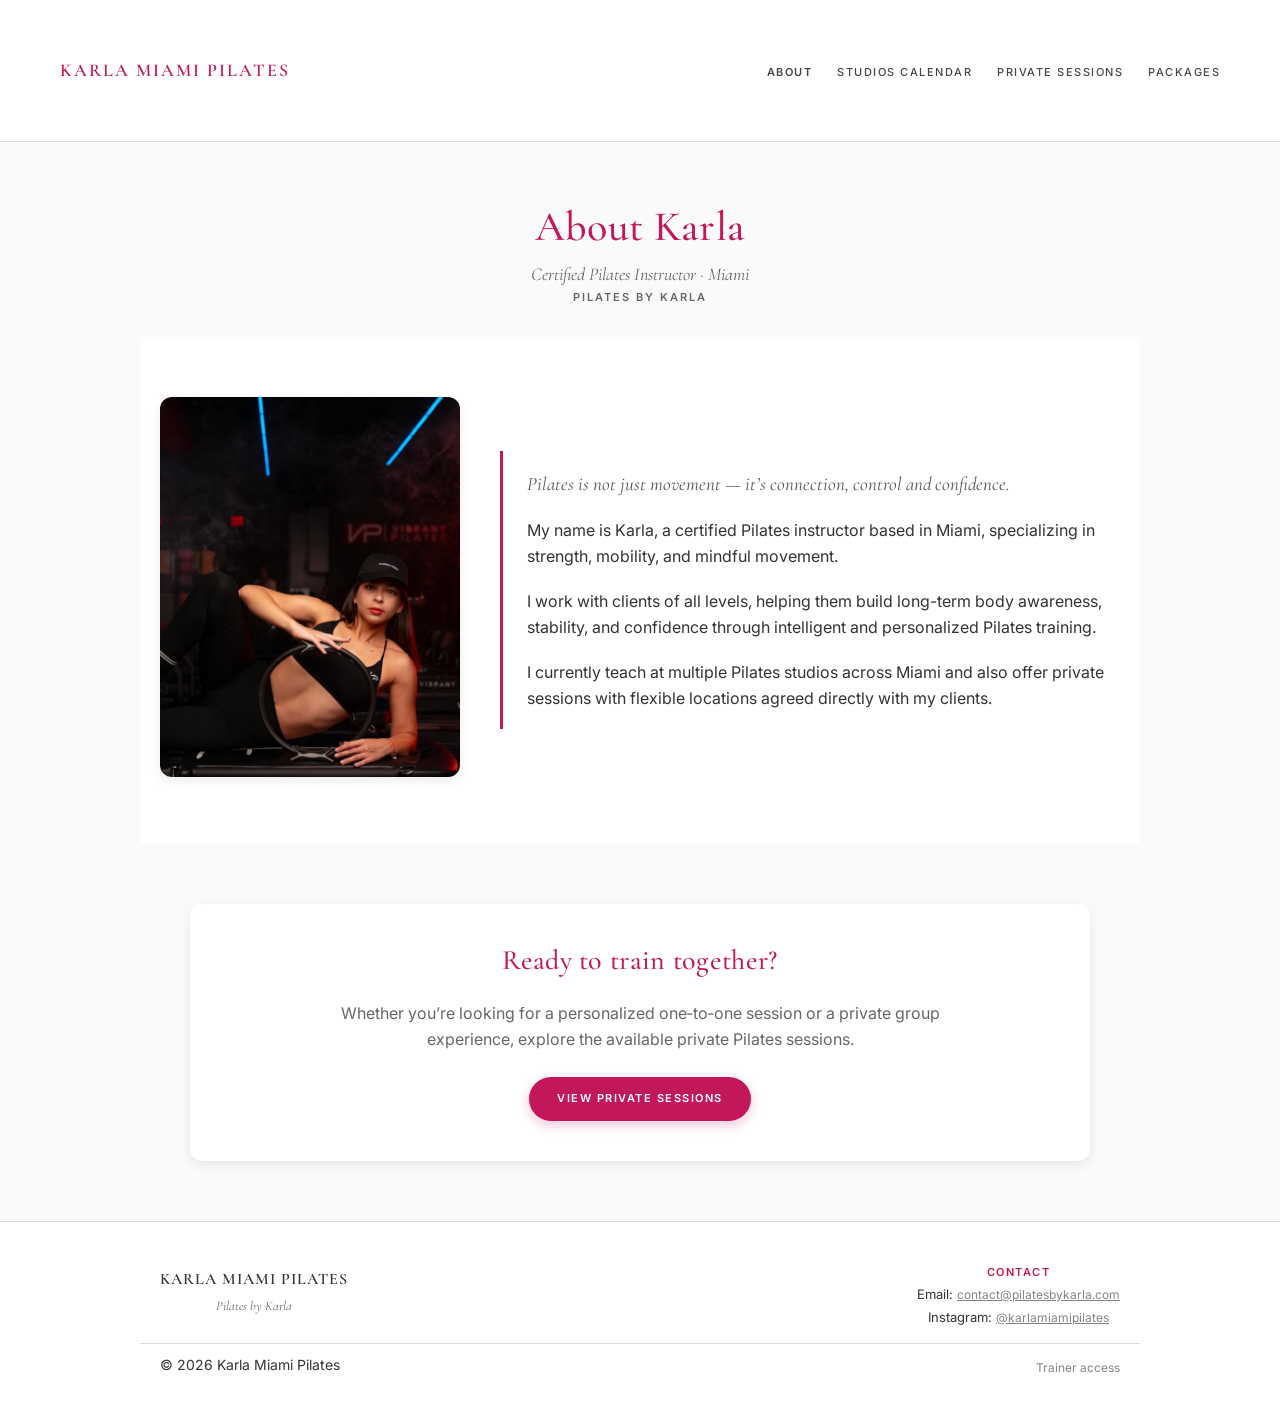
==== commit bfb164df: "Refactor footer implementation: move footer content to a separate file and load dynamically" ====
--- a/about.html
+++ b/about.html
@@ -89,38 +89,9 @@
   </main>
 
   <!-- Footer -->
-  <footer class="site-footer">
-    <div class="footer-content">
+  <div id="site-footer"></div>
 
-      <div class="footer-brand">
-        <strong>Karla Miami Pilates</strong>
-        <p class="footer-tagline">Pilates by Karla</p>
-      </div>
-
-      <div class="footer-contact">
-        <h4>Contact</h4>
-        <p>
-          Email:
-          <a href="mailto:contact@pilatesbykarla.com">contact@pilatesbykarla.com</a>
-        </p>
-        <p>
-          Instagram:
-          <a href="https://instagram.com/karlamiamipilates" target="_blank" rel="noopener">
-            @karlamiamipilates
-          </a>
-        </p>
-      </div>
-
-    </div>
-
-    <div class="footer-bottom">
-      <p>© 2026 Karla Miami Pilates</p>
-      <nav>
-        <a href="admin.html">Trainer access</a>
-      </nav>
-    </div>
-  </footer>
-  
+  <script src="js/utils.js"></script>
   <script src="js/about.js"></script>
 </body>
 </html>
